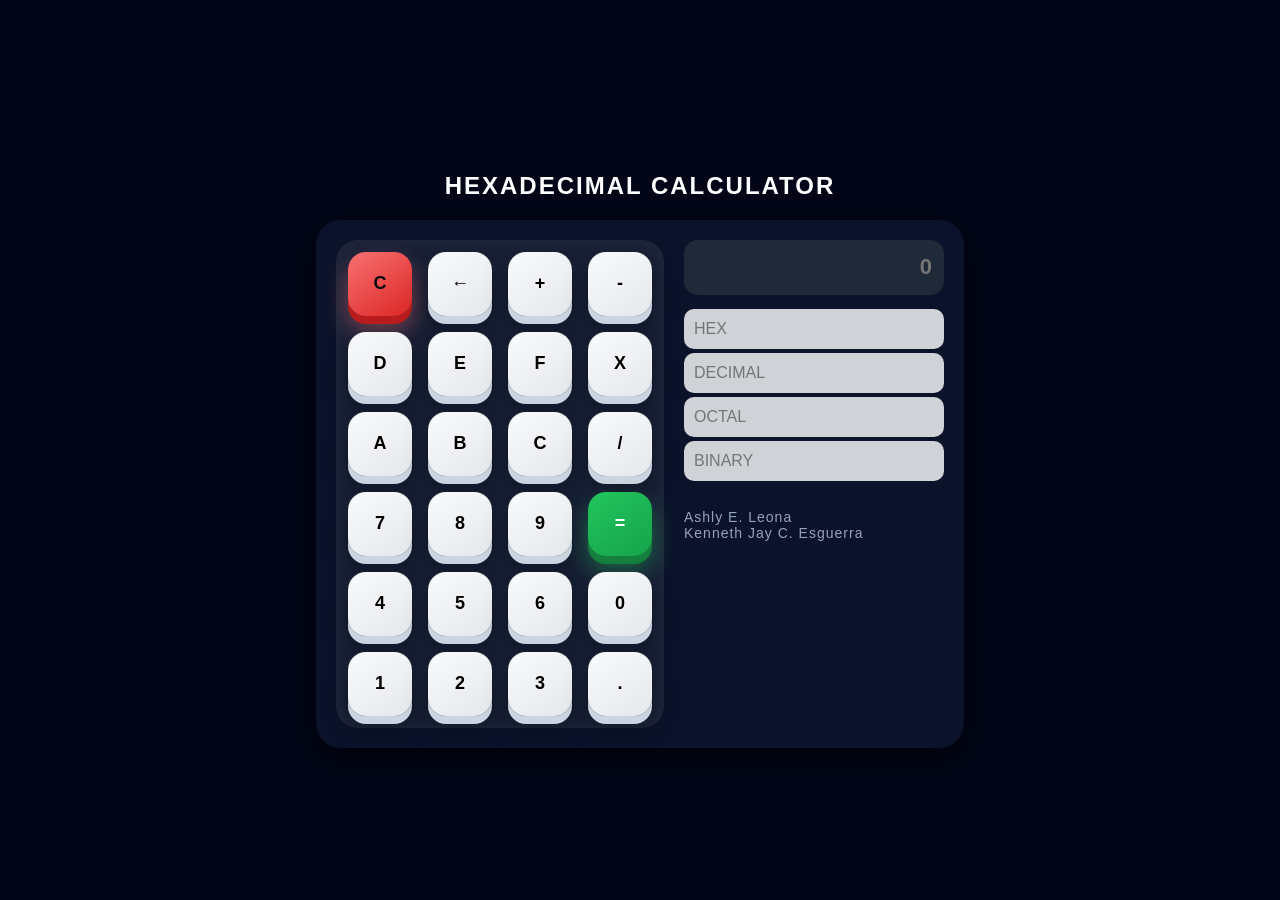
==== CIS_CALCU/index.html @ 87de8d74 "changes" ====
<!DOCTYPE html>
<html lang="en">
<head>
    <meta charset="UTF-8">
    <meta name="viewport" content="width=device-width, initial-scale=1.0">
    <link rel="stylesheet" href="index.css">
    <title>CALCULATOR</title>
</head>
<body>

    <video class="bg-video" autoplay muted loop>
        <source src="night-cycle-to-eterna-pokemon-diamond-and-pearl-pixel-moewalls-com.mp4" type="video/mp4">
    </video>

    <div>
        <h2>HEXADECIMAL CALCULATOR</h2>
    </div>

    <div class="calculator">

        <!-- KEYPAD (LEFT) -->
        <div class="keypad">
            <button class="clear">C</button>
            <button>←</button>
            <button>+</button>
            <button>-</button>

            <button>D</button>
            <button>E</button>
            <button>F</button>
            <button>X</button>

            <button>A</button>
            <button>B</button>
            <button>C</button>
            <button>/</button>

            <button>7</button>
            <button>8</button>
            <button>9</button>
            <button>=</button>

            <button>4</button>
            <button>5</button>
            <button>6</button>
            <button>0</button>

            <button>1</button>
            <button>2</button>
            <button>3</button>
            <button>.</button>
        </div>

        <!-- DISPLAY PANEL (RIGHT, VERTICAL) -->
        <div class="display">

            <!-- MAIN DISPLAY -->
            <input type="text" id="mainDisplay" placeholder="0" readonly class="main-display">
            <!-- BASE CONVERSIONS -->
            <div class="base-conversions">
                <div class="field">
                    <input type="text" id="hex" placeholder="HEX" readonly> 
                <div class="field">
                    <input type="text" id="dec" placeholder="DECIMAL" readonly>
                </div>

                <div class="field">
                    <input type="text" id="oct" placeholder="OCTAL" readonly>
                </div>

                <div class="field">
                    <input type="text" id="bin" placeholder="BINARY" readonly>
                </div>
    </div>
<footer>
    Ashly E. Leona
    <br>
    Kenneth Jay C. Esguerra
</footer>
<script src="index.js"></script>
</body>
</html>
---- CIS_CALCU/index.css ----
/* RESET */
* {
    box-sizing: border-box;
    font-family: Arial, sans-serif;
}

/* PAGE LAYOUT */
body {
    margin: 0;
    height: 100vh;
    display: flex;
    flex-direction: column;
    justify-content: center;
    align-items: center;
    overflow: hidden;
    background: #020617;
}

/* VIDEO BACKGROUND */
.bg-video {
    position: fixed;
    inset: 0;
    width: 100%;
    height: 100%;
    object-fit: cover;
    z-index: -1;
}

/* TITLE */
h2 {
    color: white;
    margin-bottom: 20px;
    letter-spacing: 2px;
    font-weight: bold;
}

/* CALCULATOR CONTAINER */
.calculator {
    display: flex;
    gap: 20px;
    padding: 20px;
    background: #0b132b;
    border-radius: 25px;
    box-shadow: 0 10px 30px rgba(0,0,0,0.6);
    width: max-content;
    z-index: 1;
}

/* DISPLAY PANEL */
.display {
    display: flex;
    flex-direction: column;
    gap: 14px;
}

/* MAIN DISPLAY */
.main-display {
    width: 260px;
    height: 55px;
    border-radius: 14px;
    border: none;
    padding: 12px;
    font-size: 22px;
    font-weight: bold;
    background: #1f2937;
    color: #ffffff;
    text-align: right;
}

/* BASE CONVERSIONS */
.base-conversions {
    display: flex;
    flex-direction: column;
    gap: 8px; /* FIXED GAP */
}

/* FIELD GROUP */
.field {
    display: flex;
    flex-direction: column;
    gap: 4px; /* input ↔ label spacing */
}

/* INPUTS */
.field input {
    width: 260px;
    height: 40px;
    border-radius: 10px;
    border: none;
    padding: 10px;
    background: #cfd2d6;
    font-size: 16px;
}

/* LABELS */
.field label {
    margin: 0;
    font-size: 12px;
    color: #e5e7eb;
    letter-spacing: 1px;
    text-align: left;
}

/* KEYPAD */
.keypad {
    display: grid;
    grid-template-columns: repeat(4, 64px);
    gap: 16px;
    padding: 12px;
    background: rgba(255,255,255,0.06);
    border-radius: 22px;
    backdrop-filter: blur(12px);
    box-shadow: inset 0 0 20px rgba(255,255,255,0.05);
}

/* BASE BUTTON */
.keypad button {
    width: 64px;
    height: 64px;
    border-radius: 18px;
    border: none;
    font-size: 18px;
    font-weight: 700;
    cursor: pointer;
    color: #000000;

    background: linear-gradient(145deg, #f9fafb, #e5e7eb);

    box-shadow:
        0 8px 0 #cbd5e1,
        0 14px 25px rgba(0,0,0,0.35);

    transition:
        transform 0.12s ease,
        box-shadow 0.12s ease,
        background 0.25s ease;
}

/* HOVER */
.keypad button:hover {
    transform: translateY(-2px);
    background: linear-gradient(145deg, #ffffff, #e2e8f0);
}

/* PRESS */
.keypad button:active {
    transform: translateY(5px);
    box-shadow:
        0 3px 0 #cbd5e1,
        0 6px 12px rgba(0,0,0,0.35);
}

/* CLEAR BUTTON */
.keypad .clear {
    background: linear-gradient(145deg, #f87171, #dc2626);
    color: rgb(10, 10, 10);
    box-shadow:
        0 8px 0 #b91c1c,
        0 14px 25px rgba(248,113,113,0.45);
}

/* EQUALS BUTTON */
.keypad button:nth-child(16) {
    background: linear-gradient(145deg, #22c55e, #16a34a);
    color: white;
    box-shadow:
        0 8px 0 #15803d,
        0 14px 25px rgba(34,197,94,0.45);
}

/* ACCESSIBILITY */
.keypad button:focus-visible {
    outline: 3px solid #22d3ee;
    outline-offset: 4px;
}

/* RESPONSIVE */
@media (max-width: 500px) {
    .calculator {
        flex-direction: column;
        align-items: center;
    }

    .display {
        width: 100%;
        align-items: center;
    }

    .main-display,
    .field input {
        width: 100%;
    }

    .base-conversions {
        flex-direction: row;
        flex-wrap: wrap;
        justify-content: center;
        gap: 10px;
    }

    .field {
        width: 48%;
    }
}

/* FOOTER */
footer {
    margin-top: 20px;
    color: #94a3b8;
    font-size: 14px;
    letter-spacing: 1px;
}
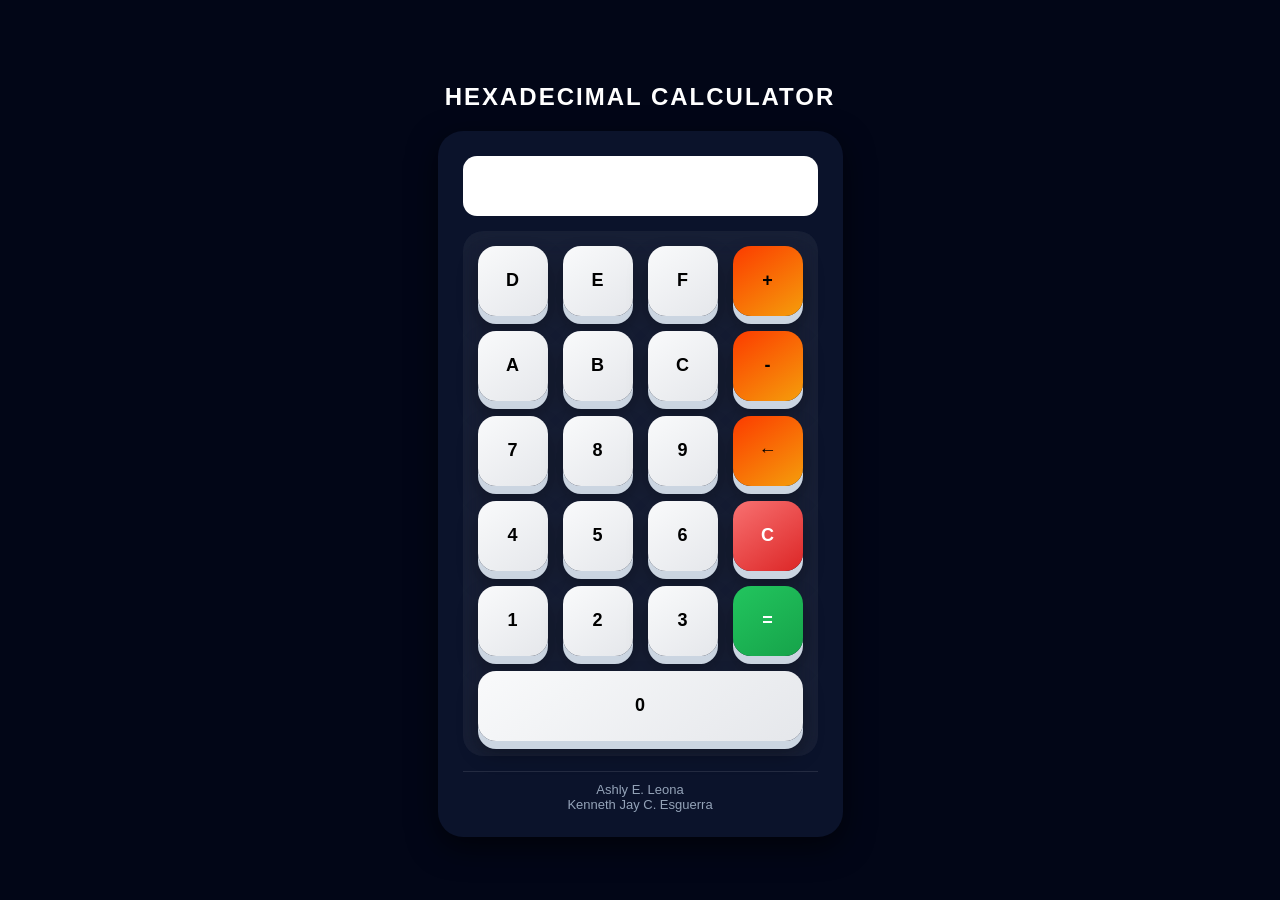
==== commit c42de82f: "final" ====
--- a/CIS_CALCU/index.html
+++ b/CIS_CALCU/index.html
@@ -1,82 +1,67 @@
 <!DOCTYPE html>
 <html lang="en">
 <head>
-    <meta charset="UTF-8">
-    <meta name="viewport" content="width=device-width, initial-scale=1.0">
-    <link rel="stylesheet" href="index.css">
-    <title>CALCULATOR</title>
+<meta charset="UTF-8">
+<title>Hexadecimal Calculator</title>
+<link rel="stylesheet" href="index.css">
 </head>
+
 <body>
 
     <video class="bg-video" autoplay muted loop>
         <source src="night-cycle-to-eterna-pokemon-diamond-and-pearl-pixel-moewalls-com.mp4" type="video/mp4">
     </video>
 
-    <div>
-        <h2>HEXADECIMAL CALCULATOR</h2>
-    </div>
+    <h2>HEXADECIMAL CALCULATOR</h2>
 
     <div class="calculator">
 
-        <!-- KEYPAD (LEFT) -->
+        <!-- DISPLAY -->
+        <div class="display">
+            <input type="text" id="mainDisplay" class="main-display" readonly>
+        </div>
+
+        <!-- KEYPAD -->
         <div class="keypad">
-            <button class="clear">C</button>
-            <button>←</button>
-            <button>+</button>
-            <button>-</button>
 
             <button>D</button>
             <button>E</button>
             <button>F</button>
-            <button>X</button>
+            <button class="op">+</button>
 
             <button>A</button>
             <button>B</button>
             <button>C</button>
-            <button>/</button>
+            <button class="op">-</button>
 
             <button>7</button>
             <button>8</button>
             <button>9</button>
-            <button>=</button>
+            <button class="back">←</button>
 
             <button>4</button>
             <button>5</button>
             <button>6</button>
-            <button>0</button>
+            <button class="clear">C</button>
 
             <button>1</button>
             <button>2</button>
             <button>3</button>
-            <button>.</button>
+            <button class="equal">=</button>
+
+            <button class="zero">0</button>
+
         </div>
 
-        <!-- DISPLAY PANEL (RIGHT, VERTICAL) -->
-        <div class="display">
+        <!-- NAMES AT BOTTOM -->
+        <div class="names">
+            Ashly E. Leona<br>
+            Kenneth Jay C. Esguerra
+        </div>
 
-            <!-- MAIN DISPLAY -->
-            <input type="text" id="mainDisplay" placeholder="0" readonly class="main-display">
-            <!-- BASE CONVERSIONS -->
-            <div class="base-conversions">
-                <div class="field">
-                    <input type="text" id="hex" placeholder="HEX" readonly> 
-                <div class="field">
-                    <input type="text" id="dec" placeholder="DECIMAL" readonly>
-                </div>
+    </div>
 
-                <div class="field">
-                    <input type="text" id="oct" placeholder="OCTAL" readonly>
-                </div>
+    <script src="index.js"></script>
 
-                <div class="field">
-                    <input type="text" id="bin" placeholder="BINARY" readonly>
-                </div>
-    </div>
-<footer>
-    Ashly E. Leona
-    <br>
-    Kenneth Jay C. Esguerra
-</footer>
-<script src="index.js"></script>
 </body>
 </html>
--- a/CIS_CALCU/index.css
+++ b/CIS_CALCU/index.css
@@ -1,212 +1,143 @@
 /* RESET */
-* {
-    box-sizing: border-box;
-    font-family: Arial, sans-serif;
+*{
+    box-sizing:border-box;
+    font-family:Arial, sans-serif;
 }
 
-/* PAGE LAYOUT */
-body {
-    margin: 0;
-    height: 100vh;
-    display: flex;
-    flex-direction: column;
-    justify-content: center;
-    align-items: center;
-    overflow: hidden;
-    background: #020617;
+/* PAGE */
+body{
+    margin:0;
+    height:100vh;
+    display:flex;
+    flex-direction:column;
+    justify-content:center;
+    align-items:center;
+    overflow:hidden;
+    background:#020617;
 }
 
 /* VIDEO BACKGROUND */
-.bg-video {
-    position: fixed;
-    inset: 0;
-    width: 100%;
-    height: 100%;
-    object-fit: cover;
-    z-index: -1;
+.bg-video{
+    position:fixed;
+    inset:0;
+    width:100%;
+    height:100%;
+    object-fit:cover;
+    z-index:-1;
 }
 
 /* TITLE */
-h2 {
-    color: white;
-    margin-bottom: 20px;
-    letter-spacing: 2px;
-    font-weight: bold;
+h2{
+    color:white;
+    margin-bottom:20px;
+    letter-spacing:2px;
 }
 
-/* CALCULATOR CONTAINER */
-.calculator {
-    display: flex;
-    gap: 20px;
-    padding: 20px;
-    background: #0b132b;
-    border-radius: 25px;
-    box-shadow: 0 10px 30px rgba(0,0,0,0.6);
-    width: max-content;
-    z-index: 1;
+/* CALCULATOR */
+.calculator{
+    display:flex;
+    flex-direction:column;
+    align-items:center;
+    gap:15px;
+    padding:25px;
+    background:#0b132b;
+    border-radius:25px;
+    box-shadow:0 10px 30px rgba(0,0,0,0.6);
 }
 
-/* DISPLAY PANEL */
-.display {
-    display: flex;
-    flex-direction: column;
-    gap: 14px;
+/* DISPLAY */
+.display{
+    width:100%;
 }
 
 /* MAIN DISPLAY */
-.main-display {
-    width: 260px;
-    height: 55px;
-    border-radius: 14px;
-    border: none;
-    padding: 12px;
-    font-size: 22px;
-    font-weight: bold;
-    background: #1f2937;
-    color: #ffffff;
-    text-align: right;
-}
-
-/* BASE CONVERSIONS */
-.base-conversions {
-    display: flex;
-    flex-direction: column;
-    gap: 8px; /* FIXED GAP */
-}
-
-/* FIELD GROUP */
-.field {
-    display: flex;
-    flex-direction: column;
-    gap: 4px; /* input ↔ label spacing */
-}
-
-/* INPUTS */
-.field input {
-    width: 260px;
-    height: 40px;
-    border-radius: 10px;
-    border: none;
-    padding: 10px;
-    background: #cfd2d6;
-    font-size: 16px;
-}
-
-/* LABELS */
-.field label {
-    margin: 0;
-    font-size: 12px;
-    color: #e5e7eb;
-    letter-spacing: 1px;
-    text-align: left;
+.main-display{
+    width:355px;
+    height:60px;
+    border-radius:14px;
+    border:none;
+    padding:12px;
+    font-size:24px;
+    font-weight:bold;
+    text-align:right;
+    background:#ffffff;
+    color:#000;
 }
 
 /* KEYPAD */
-.keypad {
-    display: grid;
-    grid-template-columns: repeat(4, 64px);
-    gap: 16px;
-    padding: 12px;
-    background: rgba(255,255,255,0.06);
-    border-radius: 22px;
-    backdrop-filter: blur(12px);
-    box-shadow: inset 0 0 20px rgba(255,255,255,0.05);
+.keypad{
+    display:grid;
+    grid-template-columns:repeat(4,70px);
+    grid-auto-rows:70px;
+    gap:15px;
+    padding:15px;
+    background:rgba(255,255,255,0.05);
+    border-radius:20px;
+    backdrop-filter:blur(12px);
 }
 
-/* BASE BUTTON */
-.keypad button {
-    width: 64px;
-    height: 64px;
-    border-radius: 18px;
-    border: none;
-    font-size: 18px;
-    font-weight: 700;
-    cursor: pointer;
-    color: #000000;
+/* BUTTONS */
+.keypad button{
+    border:none;
+    border-radius:18px;
+    font-size:18px;
+    font-weight:bold;
+    cursor:pointer;
 
-    background: linear-gradient(145deg, #f9fafb, #e5e7eb);
+    background:linear-gradient(145deg,#f9fafb,#e5e7eb);
 
     box-shadow:
         0 8px 0 #cbd5e1,
-        0 14px 25px rgba(0,0,0,0.35);
+        0 12px 20px rgba(0,0,0,0.35);
 
-    transition:
-        transform 0.12s ease,
-        box-shadow 0.12s ease,
-        background 0.25s ease;
+    transition:all .15s ease;
 }
 
-/* HOVER */
-.keypad button:hover {
-    transform: translateY(-2px);
-    background: linear-gradient(145deg, #ffffff, #e2e8f0);
+.keypad button:active{
+    transform: translateY(6px);
+    box-shadow:
+        0 2px 0 #cbd5e1,
+        0 4px 8px rgba(0,0,0,0.3);
 }
 
-/* PRESS */
-.keypad button:active {
-    transform: translateY(5px);
-    box-shadow:
-        0 3px 0 #cbd5e1,
-        0 6px 12px rgba(0,0,0,0.35);
+.keyboard button.clear {
+    background-color: red;
 }
 
-/* CLEAR BUTTON */
-.keypad .clear {
-    background: linear-gradient(145deg, #f87171, #dc2626);
-    color: rgb(10, 10, 10);
-    box-shadow:
-        0 8px 0 #b91c1c,
-        0 14px 25px rgba(248,113,113,0.45);
+.keypad button:nth-child(4){
+    background: linear-gradient(145deg,#fc3b00,#f59e0b);
+    color: #000;
 }
 
-/* EQUALS BUTTON */
-.keypad button:nth-child(16) {
-    background: linear-gradient(145deg, #22c55e, #16a34a);
-    color: white;
-    box-shadow:
-        0 8px 0 #15803d,
-        0 14px 25px rgba(34,197,94,0.45);
+.keypad button:nth-child(20){
+    background: linear-gradient(145deg,#22c55e,#16a34a);
+    color:white;
 }
 
-/* ACCESSIBILITY */
-.keypad button:focus-visible {
-    outline: 3px solid #22d3ee;
-    outline-offset: 4px;
+.keypad button:nth-child(16){
+    background: linear-gradient(145deg,#f87171,#dc2626);
+    color:white;
 }
 
-/* RESPONSIVE */
-@media (max-width: 500px) {
-    .calculator {
-        flex-direction: column;
-        align-items: center;
-    }
-
-    .display {
-        width: 100%;
-        align-items: center;
-    }
-
-    .main-display,
-    .field input {
-        width: 100%;
-    }
-
-    .base-conversions {
-        flex-direction: row;
-        flex-wrap: wrap;
-        justify-content: center;
-        gap: 10px;
-    }
-
-    .field {
-        width: 48%;
-    }
+.keypad button:nth-child(8){
+    background: linear-gradient(145deg,#fc3b00,#f59e0b);
+    color: #000;
+}
+.keypad button:nth-child(12){
+    background: linear-gradient(145deg,#fc3b00,#f59e0b);
+    color: #000;
+}
+/* ZERO BUTTON */
+.zero{
+    grid-column:span 4;
 }
 
-/* FOOTER */
-footer {
-    margin-top: 20px;
-    color: #94a3b8;
-    font-size: 14px;
-    letter-spacing: 1px;
+/* NAMES */
+.names{
+    text-align:center;
+    font-size:13px;
+    color:#94a3b8;
+    border-top:1px solid rgba(255,255,255,0.1);
+    padding-top:10px;
+    width:100%;
 }
